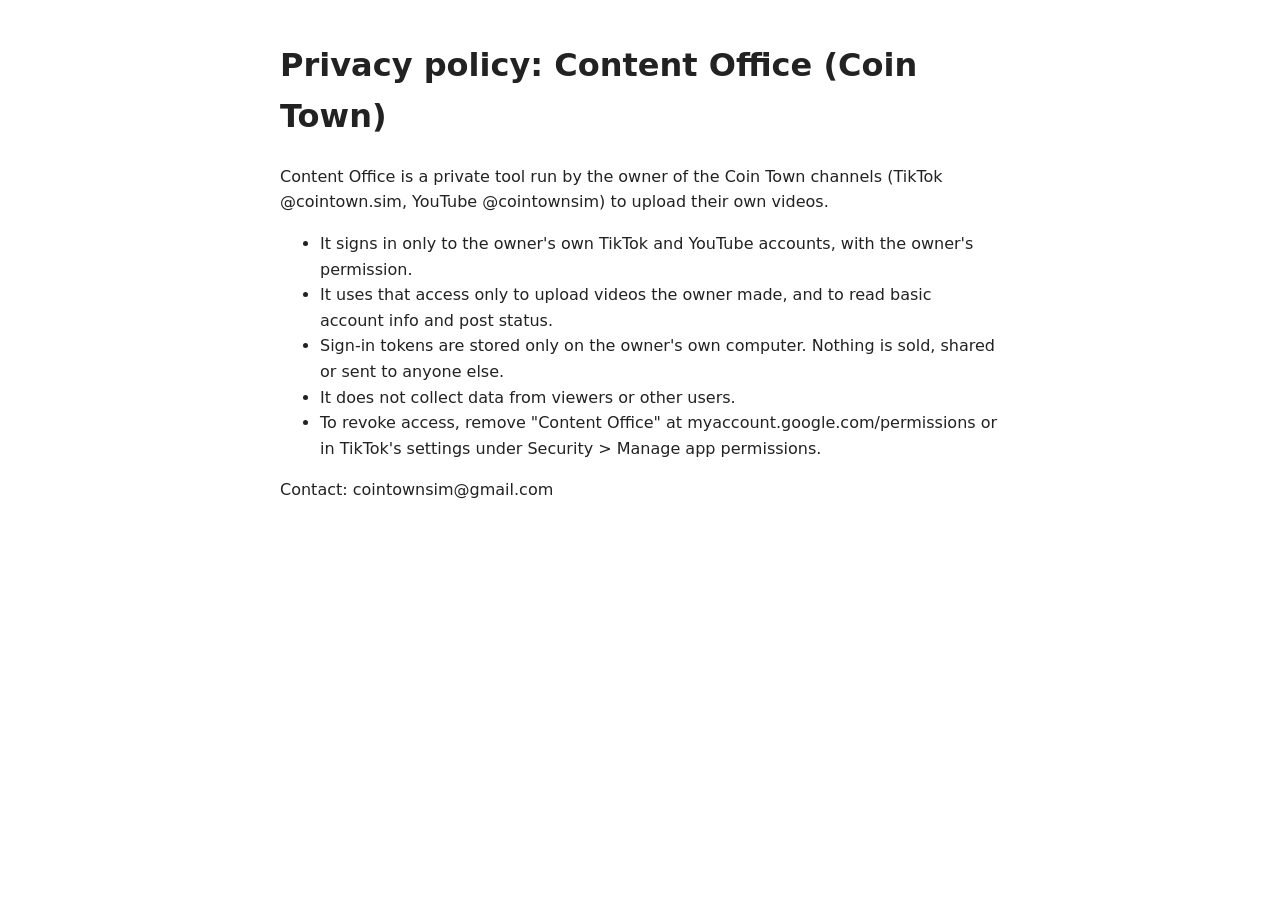
==== privacy/index.html @ bd4bd591 "Terms and privacy pages for the TikTok developer app Co-Authored-By: Claude Opus 5.5 <noreply@anthro" ====
<!doctype html><html lang="en"><head><meta charset="utf-8"><meta name="viewport" content="width=device-width,initial-scale=1"><title>Privacy Policy - Content Office</title><style>body{font-family:system-ui,sans-serif;max-width:720px;margin:40px auto;padding:0 16px;line-height:1.6;color:#222}</style></head><body><h1>Privacy policy: Content Office (Coin Town)</h1>
<p>Content Office is a private tool run by the owner of the Coin Town channels (TikTok @cointown.sim, YouTube @cointownsim) to upload their own videos.</p>
<ul>
<li>It signs in only to the owner&#x27;s own TikTok and YouTube accounts, with the owner&#x27;s permission.</li>
<li>It uses that access only to upload videos the owner made, and to read basic account info and post status.</li>
<li>Sign-in tokens are stored only on the owner&#x27;s own computer. Nothing is sold, shared or sent to anyone else.</li>
<li>It does not collect data from viewers or other users.</li>
<li>To revoke access, remove &quot;Content Office&quot; at myaccount.google.com/permissions or in TikTok&#x27;s settings under Security &gt; Manage app permissions.</li>
</ul>
<p>Contact: cointownsim@gmail.com</p></body></html>
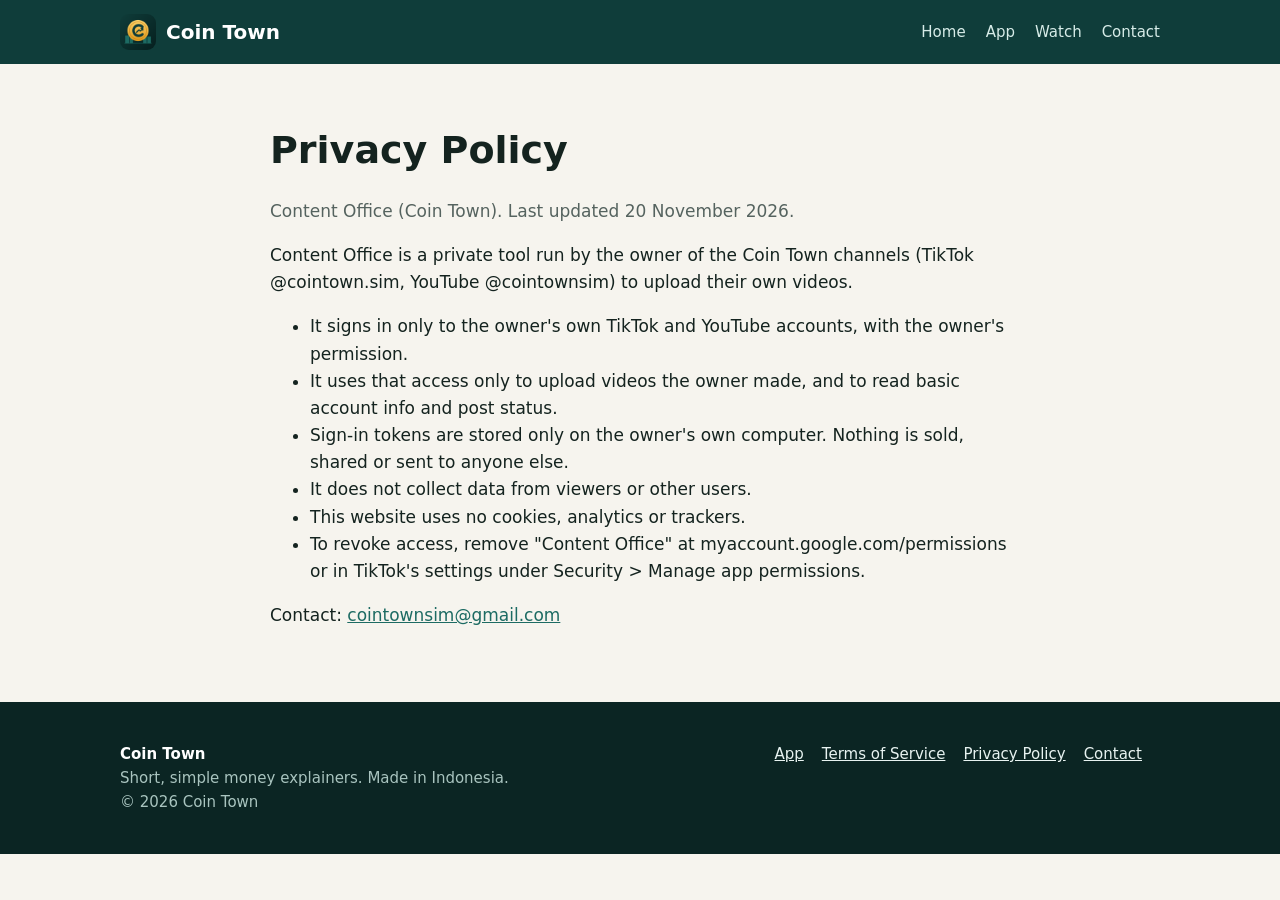
==== commit 5111ce72: "Full Coin Town website with one consistent icon and favicon Fixes TikTok app review: homepage is now" ====
--- a/privacy/index.html
+++ b/privacy/index.html
@@ -1,10 +1,18 @@
-<!doctype html><html lang="en"><head><meta charset="utf-8"><meta name="viewport" content="width=device-width,initial-scale=1"><title>Privacy Policy - Content Office</title><style>body{font-family:system-ui,sans-serif;max-width:720px;margin:40px auto;padding:0 16px;line-height:1.6;color:#222}</style></head><body><h1>Privacy policy: Content Office (Coin Town)</h1>
+<!doctype html><html lang="en"><head><meta charset="utf-8"><meta name="viewport" content="width=device-width,initial-scale=1"><link rel="icon" href="/favicon.ico" sizes="any"><link rel="icon" type="image/png" sizes="32x32" href="/assets/icon-32.png"><link rel="icon" type="image/png" sizes="192x192" href="/assets/icon-192.png"><link rel="apple-touch-icon" href="/assets/icon-180.png"><link rel="manifest" href="/site.webmanifest"><meta name="theme-color" content="#0f3d3a"><link rel="stylesheet" href="/assets/site.css"><title>Privacy Policy: Content Office</title></head><body>
+<header class="top"><div class="wrap"><a class="logo" href="/"><img src="/assets/icon-192.png" alt="">Coin Town</a><nav><a href="/">Home</a><a href="/content-office/">App</a><a class="hide-sm" href="/#watch">Watch</a><a href="/contact/">Contact</a></nav></div></header>
+<main class="wrap page">
+<h1>Privacy Policy</h1>
+<p class="muted">Content Office (Coin Town). Last updated 20 November 2026.</p>
 <p>Content Office is a private tool run by the owner of the Coin Town channels (TikTok @cointown.sim, YouTube @cointownsim) to upload their own videos.</p>
 <ul>
-<li>It signs in only to the owner&#x27;s own TikTok and YouTube accounts, with the owner&#x27;s permission.</li>
+<li>It signs in only to the owner's own TikTok and YouTube accounts, with the owner's permission.</li>
 <li>It uses that access only to upload videos the owner made, and to read basic account info and post status.</li>
-<li>Sign-in tokens are stored only on the owner&#x27;s own computer. Nothing is sold, shared or sent to anyone else.</li>
+<li>Sign-in tokens are stored only on the owner's own computer. Nothing is sold, shared or sent to anyone else.</li>
 <li>It does not collect data from viewers or other users.</li>
-<li>To revoke access, remove &quot;Content Office&quot; at myaccount.google.com/permissions or in TikTok&#x27;s settings under Security &gt; Manage app permissions.</li>
+<li>This website uses no cookies, analytics or trackers.</li>
+<li>To revoke access, remove "Content Office" at myaccount.google.com/permissions or in TikTok's settings under Security &gt; Manage app permissions.</li>
 </ul>
-<p>Contact: cointownsim@gmail.com</p></body></html>
+<p>Contact: <a href="mailto:cointownsim@gmail.com">cointownsim@gmail.com</a></p>
+</main>
+<footer><div class="wrap"><div><strong style="color:#fff">Coin Town</strong><br>Short, simple money explainers. Made in Indonesia.<br>&copy; 2026 Coin Town</div><div><a href="/content-office/">App</a><a href="/terms/">Terms of Service</a><a href="/privacy/">Privacy Policy</a><a href="/contact/">Contact</a></div></div></footer>
+</body></html>
--- a/assets/site.css
+++ b/assets/site.css
@@ -0,0 +1,48 @@
+:root{--bg:#f6f4ee;--card:#fff;--ink:#14231f;--muted:#55635f;--brand:#0f3d3a;--brand2:#1d6b63;--gold:#f0b23a;--line:#e3ded2}
+*{box-sizing:border-box}
+html{scroll-behavior:smooth}
+body{margin:0;font-family:"Inter",system-ui,-apple-system,Segoe UI,Roboto,sans-serif;background:var(--bg);color:var(--ink);line-height:1.6;font-size:17px}
+a{color:var(--brand2)}
+.wrap{max-width:1080px;margin:0 auto;padding:0 20px}
+header.top{background:var(--brand);color:#fff;position:sticky;top:0;z-index:10}
+header.top .wrap{display:flex;align-items:center;justify-content:space-between;gap:16px;height:64px}
+.logo{display:flex;align-items:center;gap:10px;color:#fff;text-decoration:none;font-weight:800;font-size:20px}
+.logo img{width:36px;height:36px;border-radius:9px}
+nav a{color:#d7ece8;text-decoration:none;margin-left:20px;font-size:15px}
+nav a:hover,nav a[aria-current]{color:var(--gold)}
+.hero{background:linear-gradient(160deg,var(--brand),#06201f);color:#fff;padding:72px 0 80px}
+.hero .wrap{display:grid;grid-template-columns:1.3fr 1fr;gap:48px;align-items:center}
+.hero h1{font-size:46px;line-height:1.1;margin:0 0 16px}
+.hero p{font-size:19px;color:#cfe5e1;margin:0 0 28px}
+.hero img{width:100%;max-width:340px;border-radius:64px;justify-self:center;box-shadow:0 30px 60px rgba(0,0,0,.35)}
+.btn{display:inline-block;padding:13px 22px;border-radius:999px;font-weight:700;text-decoration:none;margin:0 10px 10px 0}
+.btn.gold{background:var(--gold);color:#14231f}
+.btn.ghost{border:2px solid #4e8f87;color:#fff}
+section{padding:64px 0}
+section h2{font-size:32px;margin:0 0 8px}
+.lead{color:var(--muted);max-width:700px;margin:0 0 32px}
+.grid{display:grid;grid-template-columns:repeat(3,1fr);gap:20px}
+.card{background:var(--card);border:1px solid var(--line);border-radius:18px;padding:24px}
+.card h3{margin:6px 0 8px;font-size:20px}
+.card p{margin:0;color:var(--muted)}
+.tag{display:inline-block;background:#fff4dc;color:#8a5a00;font-size:13px;font-weight:700;padding:3px 10px;border-radius:999px}
+.alt{background:#fff;border-top:1px solid var(--line);border-bottom:1px solid var(--line)}
+.steps{counter-reset:s;list-style:none;padding:0;margin:0;display:grid;grid-template-columns:repeat(4,1fr);gap:20px}
+.steps li{background:var(--bg);border-radius:18px;padding:24px;border:1px solid var(--line)}
+.steps li::before{counter-increment:s;content:counter(s);display:grid;place-items:center;width:36px;height:36px;border-radius:50%;background:var(--brand);color:var(--gold);font-weight:800;margin-bottom:10px}
+.steps b{display:block;margin-bottom:4px}
+.steps span{color:var(--muted);font-size:15px}
+details{background:#fff;border:1px solid var(--line);border-radius:14px;padding:16px 20px;margin-bottom:12px}
+summary{font-weight:700;cursor:pointer}
+.page{max-width:780px;padding:56px 20px}
+.page h1{font-size:38px;margin:0 0 8px}
+.page h2{font-size:22px;margin:32px 0 8px}
+.muted{color:var(--muted)}
+footer{background:#0b2523;color:#a9c4bf;padding:40px 0;font-size:15px}
+footer .wrap{display:flex;flex-wrap:wrap;justify-content:space-between;gap:20px}
+footer a{color:#e8f3f1;margin-right:18px}
+@media (max-width:820px){
+ .hero .wrap{grid-template-columns:1fr}.hero img{max-width:200px;border-radius:40px;order:-1}
+ .hero h1{font-size:34px}.grid,.steps{grid-template-columns:1fr}
+ nav a{margin-left:10px;font-size:13px}nav a.hide-sm{display:none}.logo{font-size:17px;white-space:nowrap}nav{white-space:nowrap}
+}
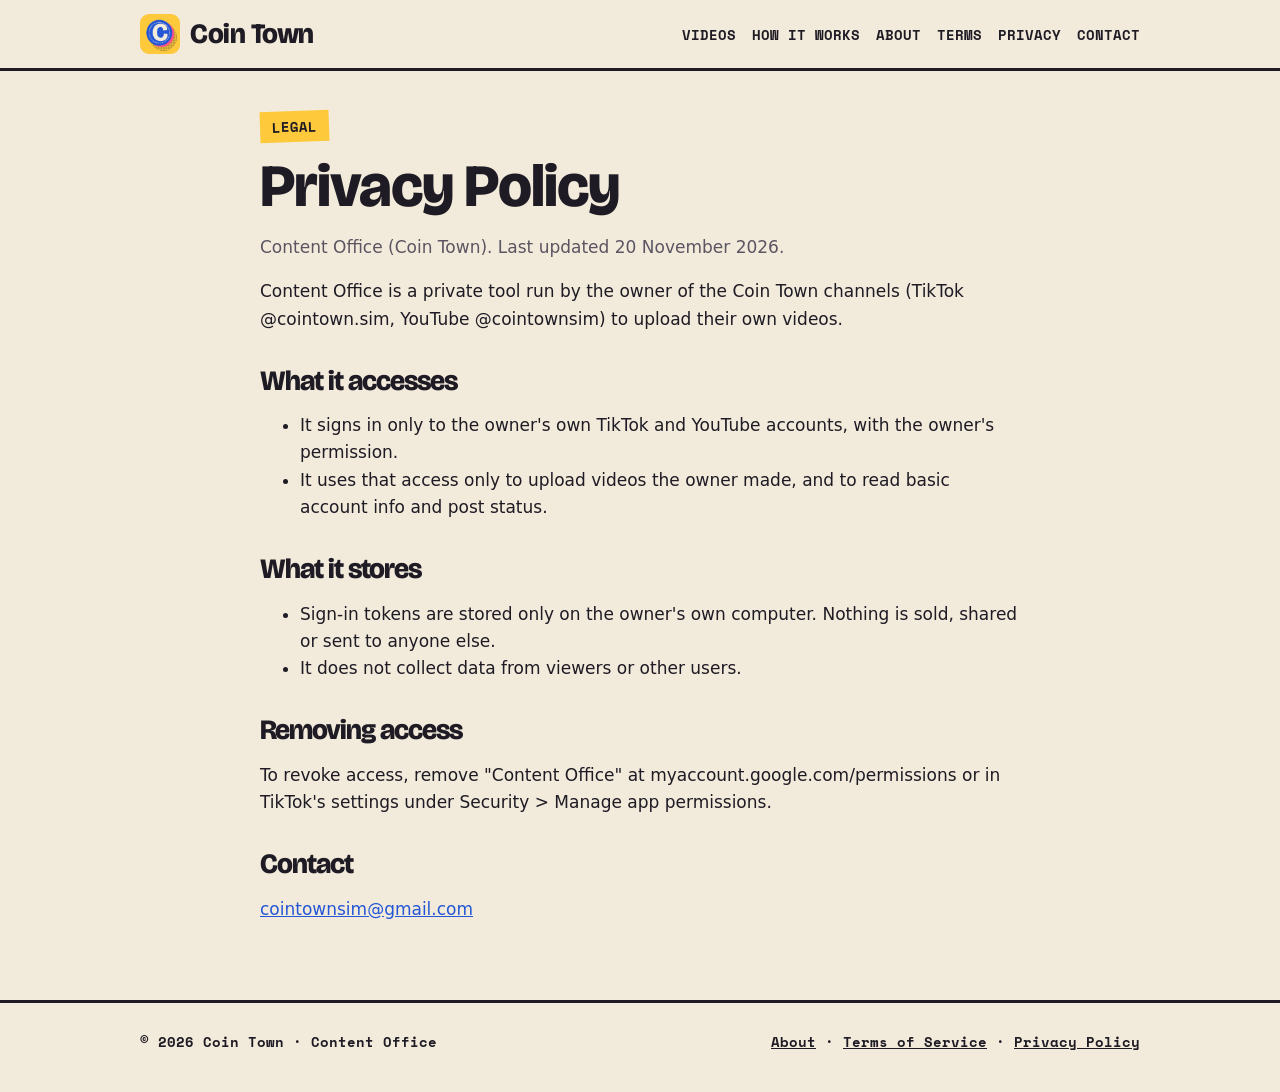
==== commit ce3af220: "Full website with matching app icon and favicon on every page Home, About, Terms and Privacy pages s" ====
--- a/privacy/index.html
+++ b/privacy/index.html
@@ -1,18 +1,6 @@
-<!doctype html><html lang="en"><head><meta charset="utf-8"><meta name="viewport" content="width=device-width,initial-scale=1"><link rel="icon" href="/favicon.ico" sizes="any"><link rel="icon" type="image/png" sizes="32x32" href="/assets/icon-32.png"><link rel="icon" type="image/png" sizes="192x192" href="/assets/icon-192.png"><link rel="apple-touch-icon" href="/assets/icon-180.png"><link rel="manifest" href="/site.webmanifest"><meta name="theme-color" content="#0f3d3a"><link rel="stylesheet" href="/assets/site.css"><title>Privacy Policy: Content Office</title></head><body>
-<header class="top"><div class="wrap"><a class="logo" href="/"><img src="/assets/icon-192.png" alt="">Coin Town</a><nav><a href="/">Home</a><a href="/content-office/">App</a><a class="hide-sm" href="/#watch">Watch</a><a href="/contact/">Contact</a></nav></div></header>
-<main class="wrap page">
-<h1>Privacy Policy</h1>
-<p class="muted">Content Office (Coin Town). Last updated 20 November 2026.</p>
+<!doctype html><html lang="en"><head><meta charset="utf-8"><meta name="viewport" content="width=device-width,initial-scale=1"><link rel="icon" href="/favicon.ico" sizes="any"><link rel="icon" type="image/png" sizes="32x32" href="/assets/img/favicon-32.png"><link rel="apple-touch-icon" href="/assets/img/apple-touch-icon.png"><link rel="stylesheet" href="/assets/site.css"><title>Privacy Policy · Coin Town</title><meta name="description" content="Privacy policy for Content Office."></head><body><header><div class="wrap"><a class="brand" href="/"><img src="/assets/img/app-icon.png" alt="Coin Town icon">Coin Town</a><nav><a href="/#videos">Videos</a><a href="/#how">How it works</a><a href="/about/">About</a><a href="/terms/">Terms</a><a href="/privacy/">Privacy</a><a href="/#contact">Contact</a></nav></div></header><main><div class="wrap doc"><span class="tape">Legal</span><h1>Privacy Policy</h1><p class="muted">Content Office (Coin Town). Last updated 20 November 2026.</p>
 <p>Content Office is a private tool run by the owner of the Coin Town channels (TikTok @cointown.sim, YouTube @cointownsim) to upload their own videos.</p>
-<ul>
-<li>It signs in only to the owner's own TikTok and YouTube accounts, with the owner's permission.</li>
-<li>It uses that access only to upload videos the owner made, and to read basic account info and post status.</li>
-<li>Sign-in tokens are stored only on the owner's own computer. Nothing is sold, shared or sent to anyone else.</li>
-<li>It does not collect data from viewers or other users.</li>
-<li>This website uses no cookies, analytics or trackers.</li>
-<li>To revoke access, remove "Content Office" at myaccount.google.com/permissions or in TikTok's settings under Security &gt; Manage app permissions.</li>
-</ul>
-<p>Contact: <a href="mailto:cointownsim@gmail.com">cointownsim@gmail.com</a></p>
-</main>
-<footer><div class="wrap"><div><strong style="color:#fff">Coin Town</strong><br>Short, simple money explainers. Made in Indonesia.<br>&copy; 2026 Coin Town</div><div><a href="/content-office/">App</a><a href="/terms/">Terms of Service</a><a href="/privacy/">Privacy Policy</a><a href="/contact/">Contact</a></div></div></footer>
-</body></html>
+<h2>What it accesses</h2><ul><li>It signs in only to the owner's own TikTok and YouTube accounts, with the owner's permission.</li><li>It uses that access only to upload videos the owner made, and to read basic account info and post status.</li></ul>
+<h2>What it stores</h2><ul><li>Sign-in tokens are stored only on the owner's own computer. Nothing is sold, shared or sent to anyone else.</li><li>It does not collect data from viewers or other users.</li></ul>
+<h2>Removing access</h2><p>To revoke access, remove "Content Office" at myaccount.google.com/permissions or in TikTok's settings under Security &gt; Manage app permissions.</p>
+<h2>Contact</h2><p><a href="mailto:cointownsim@gmail.com">cointownsim@gmail.com</a></p></div></main><footer><div class="wrap"><span>© 2026 Coin Town · Content Office</span><span><a href="/about/">About</a> · <a href="/terms/">Terms of Service</a> · <a href="/privacy/">Privacy Policy</a></span></div></footer></body></html>
--- a/assets/site.css
+++ b/assets/site.css
@@ -1,48 +1,49 @@
-:root{--bg:#f6f4ee;--card:#fff;--ink:#14231f;--muted:#55635f;--brand:#0f3d3a;--brand2:#1d6b63;--gold:#f0b23a;--line:#e3ded2}
+@font-face{font-family:Display;src:url(/assets/fonts/Bricolage-ExtraBold.ttf);font-display:swap}
+@font-face{font-family:Mono;src:url(/assets/fonts/SpaceMono-Bold.ttf);font-display:swap}
+:root{--paper:#F2EADB;--ink:#1E1B24;--pink:#FF4F8B;--blue:#2457D6;--yellow:#FFC93C;--card:#FBF7EE;--muted:#5b5562}
 *{box-sizing:border-box}
 html{scroll-behavior:smooth}
-body{margin:0;font-family:"Inter",system-ui,-apple-system,Segoe UI,Roboto,sans-serif;background:var(--bg);color:var(--ink);line-height:1.6;font-size:17px}
-a{color:var(--brand2)}
-.wrap{max-width:1080px;margin:0 auto;padding:0 20px}
-header.top{background:var(--brand);color:#fff;position:sticky;top:0;z-index:10}
-header.top .wrap{display:flex;align-items:center;justify-content:space-between;gap:16px;height:64px}
-.logo{display:flex;align-items:center;gap:10px;color:#fff;text-decoration:none;font-weight:800;font-size:20px}
-.logo img{width:36px;height:36px;border-radius:9px}
-nav a{color:#d7ece8;text-decoration:none;margin-left:20px;font-size:15px}
-nav a:hover,nav a[aria-current]{color:var(--gold)}
-.hero{background:linear-gradient(160deg,var(--brand),#06201f);color:#fff;padding:72px 0 80px}
-.hero .wrap{display:grid;grid-template-columns:1.3fr 1fr;gap:48px;align-items:center}
-.hero h1{font-size:46px;line-height:1.1;margin:0 0 16px}
-.hero p{font-size:19px;color:#cfe5e1;margin:0 0 28px}
-.hero img{width:100%;max-width:340px;border-radius:64px;justify-self:center;box-shadow:0 30px 60px rgba(0,0,0,.35)}
-.btn{display:inline-block;padding:13px 22px;border-radius:999px;font-weight:700;text-decoration:none;margin:0 10px 10px 0}
-.btn.gold{background:var(--gold);color:#14231f}
-.btn.ghost{border:2px solid #4e8f87;color:#fff}
-section{padding:64px 0}
-section h2{font-size:32px;margin:0 0 8px}
-.lead{color:var(--muted);max-width:700px;margin:0 0 32px}
-.grid{display:grid;grid-template-columns:repeat(3,1fr);gap:20px}
-.card{background:var(--card);border:1px solid var(--line);border-radius:18px;padding:24px}
-.card h3{margin:6px 0 8px;font-size:20px}
-.card p{margin:0;color:var(--muted)}
-.tag{display:inline-block;background:#fff4dc;color:#8a5a00;font-size:13px;font-weight:700;padding:3px 10px;border-radius:999px}
-.alt{background:#fff;border-top:1px solid var(--line);border-bottom:1px solid var(--line)}
-.steps{counter-reset:s;list-style:none;padding:0;margin:0;display:grid;grid-template-columns:repeat(4,1fr);gap:20px}
-.steps li{background:var(--bg);border-radius:18px;padding:24px;border:1px solid var(--line)}
-.steps li::before{counter-increment:s;content:counter(s);display:grid;place-items:center;width:36px;height:36px;border-radius:50%;background:var(--brand);color:var(--gold);font-weight:800;margin-bottom:10px}
-.steps b{display:block;margin-bottom:4px}
-.steps span{color:var(--muted);font-size:15px}
-details{background:#fff;border:1px solid var(--line);border-radius:14px;padding:16px 20px;margin-bottom:12px}
-summary{font-weight:700;cursor:pointer}
-.page{max-width:780px;padding:56px 20px}
-.page h1{font-size:38px;margin:0 0 8px}
-.page h2{font-size:22px;margin:32px 0 8px}
+body{margin:0;background:var(--paper);color:var(--ink);font:17px/1.6 system-ui,-apple-system,"Segoe UI",sans-serif}
+a{color:var(--blue)}
+.wrap{max-width:1040px;margin:0 auto;padding:0 20px}
+header{border-bottom:3px solid var(--ink);background:var(--paper);position:sticky;top:0;z-index:5}
+header .wrap{display:flex;align-items:center;justify-content:space-between;gap:12px;min-height:68px;flex-wrap:wrap}
+.brand{display:flex;align-items:center;gap:10px;text-decoration:none;color:var(--ink);font:28px/1 Display,sans-serif;letter-spacing:-.5px}
+.brand img{width:40px;height:40px;border-radius:9px}
+nav{display:flex;gap:16px;flex-wrap:wrap;font:14px Mono,monospace;text-transform:uppercase}
+nav a{color:var(--ink);text-decoration:none;padding:4px 0}
+nav a:hover{color:var(--pink)}
+h1,h2,h3{font-family:Display,sans-serif;line-height:1.02;letter-spacing:-1px;margin:0 0 14px}
+h1{font-size:clamp(44px,8vw,86px)}
+h2{font-size:clamp(32px,5vw,48px)}
+h3{font-size:24px;letter-spacing:-.3px}
+.pink{color:var(--pink)}.blue{color:var(--blue)}
+.tape{display:inline-block;background:var(--yellow);font:14px Mono,monospace;text-transform:uppercase;padding:5px 12px;transform:rotate(-2deg);margin-bottom:14px}
+.hero{padding:56px 20px 40px;display:grid;grid-template-columns:1.3fr 1fr;gap:40px;align-items:center}
+.hero p{font-size:20px;max-width:34em}
+.hero .icon{width:100%;max-width:340px;justify-self:center;border-radius:28px;box-shadow:16px 16px 0 var(--ink)}
+.btns{display:flex;gap:12px;flex-wrap:wrap;margin-top:22px}
+.btn{display:inline-block;padding:12px 20px;border:3px solid var(--ink);background:var(--card);color:var(--ink);text-decoration:none;font:15px Mono,monospace;text-transform:uppercase;box-shadow:5px 5px 0 var(--ink)}
+.btn.primary{background:var(--pink);color:#fff}
+.btn:hover{transform:translate(2px,2px);box-shadow:3px 3px 0 var(--ink)}
+section{padding:48px 0;border-top:3px dashed rgba(30,27,36,.25)}
+.grid3{display:grid;grid-template-columns:repeat(3,1fr);gap:22px}
+.card{background:var(--card);border:3px solid var(--ink);padding:22px;box-shadow:8px 8px 0 var(--blue)}
+.card:nth-child(2){box-shadow:8px 8px 0 var(--pink)}
+.card:nth-child(3){box-shadow:8px 8px 0 var(--yellow)}
+.card p{margin:0}
+.shots{display:grid;grid-template-columns:repeat(3,1fr);gap:22px}
+.shots figure{margin:0}
+.shots img{width:100%;display:block;border:3px solid var(--ink);box-shadow:8px 8px 0 var(--ink)}
+.shots figcaption{font:13px Mono,monospace;margin-top:12px;text-transform:uppercase}
+ol.steps{counter-reset:s;list-style:none;padding:0;margin:0;display:grid;gap:14px}
+ol.steps li{counter-increment:s;background:var(--card);border:3px solid var(--ink);padding:16px 18px 16px 70px;position:relative}
+ol.steps li::before{content:counter(s,decimal-leading-zero);position:absolute;left:16px;top:14px;font:22px Mono,monospace;color:var(--pink)}
+.doc{max-width:760px;padding:40px 0 60px}
+.doc h1{font-size:clamp(38px,6vw,60px)}
+.doc h2{font-size:28px;margin-top:34px}
 .muted{color:var(--muted)}
-footer{background:#0b2523;color:#a9c4bf;padding:40px 0;font-size:15px}
-footer .wrap{display:flex;flex-wrap:wrap;justify-content:space-between;gap:20px}
-footer a{color:#e8f3f1;margin-right:18px}
-@media (max-width:820px){
- .hero .wrap{grid-template-columns:1fr}.hero img{max-width:200px;border-radius:40px;order:-1}
- .hero h1{font-size:34px}.grid,.steps{grid-template-columns:1fr}
- nav a{margin-left:10px;font-size:13px}nav a.hide-sm{display:none}.logo{font-size:17px;white-space:nowrap}nav{white-space:nowrap}
-}
+footer{border-top:3px solid var(--ink);padding:28px 0 40px;font:14px Mono,monospace}
+footer .wrap{display:flex;justify-content:space-between;gap:16px;flex-wrap:wrap}
+footer a{color:var(--ink)}
+@media (max-width:760px){.hero{grid-template-columns:1fr}.hero .icon{max-width:220px}.grid3,.shots{grid-template-columns:1fr}.shots{max-width:360px}}
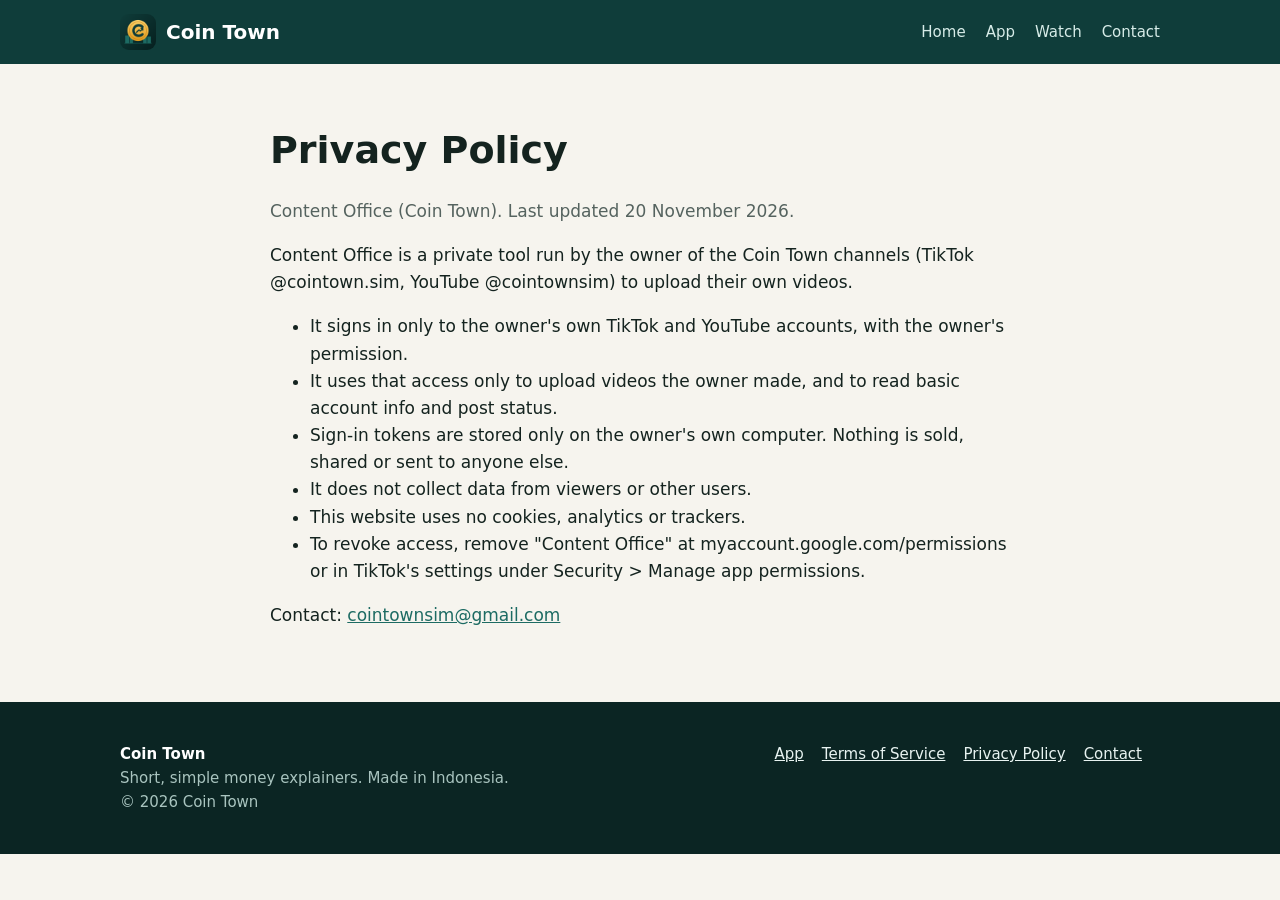
==== commit f9c3bc5b: "Merge pull request #1 from Timoth18/claude/project-thread-x9bqlv Full Coin Town website with one con" ====
--- a/privacy/index.html
+++ b/privacy/index.html
@@ -1,6 +1,18 @@
-<!doctype html><html lang="en"><head><meta charset="utf-8"><meta name="viewport" content="width=device-width,initial-scale=1"><link rel="icon" href="/favicon.ico" sizes="any"><link rel="icon" type="image/png" sizes="32x32" href="/assets/img/favicon-32.png"><link rel="apple-touch-icon" href="/assets/img/apple-touch-icon.png"><link rel="stylesheet" href="/assets/site.css"><title>Privacy Policy · Coin Town</title><meta name="description" content="Privacy policy for Content Office."></head><body><header><div class="wrap"><a class="brand" href="/"><img src="/assets/img/app-icon.png" alt="Coin Town icon">Coin Town</a><nav><a href="/#videos">Videos</a><a href="/#how">How it works</a><a href="/about/">About</a><a href="/terms/">Terms</a><a href="/privacy/">Privacy</a><a href="/#contact">Contact</a></nav></div></header><main><div class="wrap doc"><span class="tape">Legal</span><h1>Privacy Policy</h1><p class="muted">Content Office (Coin Town). Last updated 20 November 2026.</p>
+<!doctype html><html lang="en"><head><meta charset="utf-8"><meta name="viewport" content="width=device-width,initial-scale=1"><link rel="icon" href="/favicon.ico" sizes="any"><link rel="icon" type="image/png" sizes="32x32" href="/assets/icon-32.png"><link rel="icon" type="image/png" sizes="192x192" href="/assets/icon-192.png"><link rel="apple-touch-icon" href="/assets/icon-180.png"><link rel="manifest" href="/site.webmanifest"><meta name="theme-color" content="#0f3d3a"><link rel="stylesheet" href="/assets/site.css"><title>Privacy Policy: Content Office</title></head><body>
+<header class="top"><div class="wrap"><a class="logo" href="/"><img src="/assets/icon-192.png" alt="">Coin Town</a><nav><a href="/">Home</a><a href="/content-office/">App</a><a class="hide-sm" href="/#watch">Watch</a><a href="/contact/">Contact</a></nav></div></header>
+<main class="wrap page">
+<h1>Privacy Policy</h1>
+<p class="muted">Content Office (Coin Town). Last updated 20 November 2026.</p>
 <p>Content Office is a private tool run by the owner of the Coin Town channels (TikTok @cointown.sim, YouTube @cointownsim) to upload their own videos.</p>
-<h2>What it accesses</h2><ul><li>It signs in only to the owner's own TikTok and YouTube accounts, with the owner's permission.</li><li>It uses that access only to upload videos the owner made, and to read basic account info and post status.</li></ul>
-<h2>What it stores</h2><ul><li>Sign-in tokens are stored only on the owner's own computer. Nothing is sold, shared or sent to anyone else.</li><li>It does not collect data from viewers or other users.</li></ul>
-<h2>Removing access</h2><p>To revoke access, remove "Content Office" at myaccount.google.com/permissions or in TikTok's settings under Security &gt; Manage app permissions.</p>
-<h2>Contact</h2><p><a href="mailto:cointownsim@gmail.com">cointownsim@gmail.com</a></p></div></main><footer><div class="wrap"><span>© 2026 Coin Town · Content Office</span><span><a href="/about/">About</a> · <a href="/terms/">Terms of Service</a> · <a href="/privacy/">Privacy Policy</a></span></div></footer></body></html>
+<ul>
+<li>It signs in only to the owner's own TikTok and YouTube accounts, with the owner's permission.</li>
+<li>It uses that access only to upload videos the owner made, and to read basic account info and post status.</li>
+<li>Sign-in tokens are stored only on the owner's own computer. Nothing is sold, shared or sent to anyone else.</li>
+<li>It does not collect data from viewers or other users.</li>
+<li>This website uses no cookies, analytics or trackers.</li>
+<li>To revoke access, remove "Content Office" at myaccount.google.com/permissions or in TikTok's settings under Security &gt; Manage app permissions.</li>
+</ul>
+<p>Contact: <a href="mailto:cointownsim@gmail.com">cointownsim@gmail.com</a></p>
+</main>
+<footer><div class="wrap"><div><strong style="color:#fff">Coin Town</strong><br>Short, simple money explainers. Made in Indonesia.<br>&copy; 2026 Coin Town</div><div><a href="/content-office/">App</a><a href="/terms/">Terms of Service</a><a href="/privacy/">Privacy Policy</a><a href="/contact/">Contact</a></div></div></footer>
+</body></html>
--- a/assets/site.css
+++ b/assets/site.css
@@ -1,49 +1,48 @@
-@font-face{font-family:Display;src:url(/assets/fonts/Bricolage-ExtraBold.ttf);font-display:swap}
-@font-face{font-family:Mono;src:url(/assets/fonts/SpaceMono-Bold.ttf);font-display:swap}
-:root{--paper:#F2EADB;--ink:#1E1B24;--pink:#FF4F8B;--blue:#2457D6;--yellow:#FFC93C;--card:#FBF7EE;--muted:#5b5562}
+:root{--bg:#f6f4ee;--card:#fff;--ink:#14231f;--muted:#55635f;--brand:#0f3d3a;--brand2:#1d6b63;--gold:#f0b23a;--line:#e3ded2}
 *{box-sizing:border-box}
 html{scroll-behavior:smooth}
-body{margin:0;background:var(--paper);color:var(--ink);font:17px/1.6 system-ui,-apple-system,"Segoe UI",sans-serif}
-a{color:var(--blue)}
-.wrap{max-width:1040px;margin:0 auto;padding:0 20px}
-header{border-bottom:3px solid var(--ink);background:var(--paper);position:sticky;top:0;z-index:5}
-header .wrap{display:flex;align-items:center;justify-content:space-between;gap:12px;min-height:68px;flex-wrap:wrap}
-.brand{display:flex;align-items:center;gap:10px;text-decoration:none;color:var(--ink);font:28px/1 Display,sans-serif;letter-spacing:-.5px}
-.brand img{width:40px;height:40px;border-radius:9px}
-nav{display:flex;gap:16px;flex-wrap:wrap;font:14px Mono,monospace;text-transform:uppercase}
-nav a{color:var(--ink);text-decoration:none;padding:4px 0}
-nav a:hover{color:var(--pink)}
-h1,h2,h3{font-family:Display,sans-serif;line-height:1.02;letter-spacing:-1px;margin:0 0 14px}
-h1{font-size:clamp(44px,8vw,86px)}
-h2{font-size:clamp(32px,5vw,48px)}
-h3{font-size:24px;letter-spacing:-.3px}
-.pink{color:var(--pink)}.blue{color:var(--blue)}
-.tape{display:inline-block;background:var(--yellow);font:14px Mono,monospace;text-transform:uppercase;padding:5px 12px;transform:rotate(-2deg);margin-bottom:14px}
-.hero{padding:56px 20px 40px;display:grid;grid-template-columns:1.3fr 1fr;gap:40px;align-items:center}
-.hero p{font-size:20px;max-width:34em}
-.hero .icon{width:100%;max-width:340px;justify-self:center;border-radius:28px;box-shadow:16px 16px 0 var(--ink)}
-.btns{display:flex;gap:12px;flex-wrap:wrap;margin-top:22px}
-.btn{display:inline-block;padding:12px 20px;border:3px solid var(--ink);background:var(--card);color:var(--ink);text-decoration:none;font:15px Mono,monospace;text-transform:uppercase;box-shadow:5px 5px 0 var(--ink)}
-.btn.primary{background:var(--pink);color:#fff}
-.btn:hover{transform:translate(2px,2px);box-shadow:3px 3px 0 var(--ink)}
-section{padding:48px 0;border-top:3px dashed rgba(30,27,36,.25)}
-.grid3{display:grid;grid-template-columns:repeat(3,1fr);gap:22px}
-.card{background:var(--card);border:3px solid var(--ink);padding:22px;box-shadow:8px 8px 0 var(--blue)}
-.card:nth-child(2){box-shadow:8px 8px 0 var(--pink)}
-.card:nth-child(3){box-shadow:8px 8px 0 var(--yellow)}
-.card p{margin:0}
-.shots{display:grid;grid-template-columns:repeat(3,1fr);gap:22px}
-.shots figure{margin:0}
-.shots img{width:100%;display:block;border:3px solid var(--ink);box-shadow:8px 8px 0 var(--ink)}
-.shots figcaption{font:13px Mono,monospace;margin-top:12px;text-transform:uppercase}
-ol.steps{counter-reset:s;list-style:none;padding:0;margin:0;display:grid;gap:14px}
-ol.steps li{counter-increment:s;background:var(--card);border:3px solid var(--ink);padding:16px 18px 16px 70px;position:relative}
-ol.steps li::before{content:counter(s,decimal-leading-zero);position:absolute;left:16px;top:14px;font:22px Mono,monospace;color:var(--pink)}
-.doc{max-width:760px;padding:40px 0 60px}
-.doc h1{font-size:clamp(38px,6vw,60px)}
-.doc h2{font-size:28px;margin-top:34px}
+body{margin:0;font-family:"Inter",system-ui,-apple-system,Segoe UI,Roboto,sans-serif;background:var(--bg);color:var(--ink);line-height:1.6;font-size:17px}
+a{color:var(--brand2)}
+.wrap{max-width:1080px;margin:0 auto;padding:0 20px}
+header.top{background:var(--brand);color:#fff;position:sticky;top:0;z-index:10}
+header.top .wrap{display:flex;align-items:center;justify-content:space-between;gap:16px;height:64px}
+.logo{display:flex;align-items:center;gap:10px;color:#fff;text-decoration:none;font-weight:800;font-size:20px}
+.logo img{width:36px;height:36px;border-radius:9px}
+nav a{color:#d7ece8;text-decoration:none;margin-left:20px;font-size:15px}
+nav a:hover,nav a[aria-current]{color:var(--gold)}
+.hero{background:linear-gradient(160deg,var(--brand),#06201f);color:#fff;padding:72px 0 80px}
+.hero .wrap{display:grid;grid-template-columns:1.3fr 1fr;gap:48px;align-items:center}
+.hero h1{font-size:46px;line-height:1.1;margin:0 0 16px}
+.hero p{font-size:19px;color:#cfe5e1;margin:0 0 28px}
+.hero img{width:100%;max-width:340px;border-radius:64px;justify-self:center;box-shadow:0 30px 60px rgba(0,0,0,.35)}
+.btn{display:inline-block;padding:13px 22px;border-radius:999px;font-weight:700;text-decoration:none;margin:0 10px 10px 0}
+.btn.gold{background:var(--gold);color:#14231f}
+.btn.ghost{border:2px solid #4e8f87;color:#fff}
+section{padding:64px 0}
+section h2{font-size:32px;margin:0 0 8px}
+.lead{color:var(--muted);max-width:700px;margin:0 0 32px}
+.grid{display:grid;grid-template-columns:repeat(3,1fr);gap:20px}
+.card{background:var(--card);border:1px solid var(--line);border-radius:18px;padding:24px}
+.card h3{margin:6px 0 8px;font-size:20px}
+.card p{margin:0;color:var(--muted)}
+.tag{display:inline-block;background:#fff4dc;color:#8a5a00;font-size:13px;font-weight:700;padding:3px 10px;border-radius:999px}
+.alt{background:#fff;border-top:1px solid var(--line);border-bottom:1px solid var(--line)}
+.steps{counter-reset:s;list-style:none;padding:0;margin:0;display:grid;grid-template-columns:repeat(4,1fr);gap:20px}
+.steps li{background:var(--bg);border-radius:18px;padding:24px;border:1px solid var(--line)}
+.steps li::before{counter-increment:s;content:counter(s);display:grid;place-items:center;width:36px;height:36px;border-radius:50%;background:var(--brand);color:var(--gold);font-weight:800;margin-bottom:10px}
+.steps b{display:block;margin-bottom:4px}
+.steps span{color:var(--muted);font-size:15px}
+details{background:#fff;border:1px solid var(--line);border-radius:14px;padding:16px 20px;margin-bottom:12px}
+summary{font-weight:700;cursor:pointer}
+.page{max-width:780px;padding:56px 20px}
+.page h1{font-size:38px;margin:0 0 8px}
+.page h2{font-size:22px;margin:32px 0 8px}
 .muted{color:var(--muted)}
-footer{border-top:3px solid var(--ink);padding:28px 0 40px;font:14px Mono,monospace}
-footer .wrap{display:flex;justify-content:space-between;gap:16px;flex-wrap:wrap}
-footer a{color:var(--ink)}
-@media (max-width:760px){.hero{grid-template-columns:1fr}.hero .icon{max-width:220px}.grid3,.shots{grid-template-columns:1fr}.shots{max-width:360px}}
+footer{background:#0b2523;color:#a9c4bf;padding:40px 0;font-size:15px}
+footer .wrap{display:flex;flex-wrap:wrap;justify-content:space-between;gap:20px}
+footer a{color:#e8f3f1;margin-right:18px}
+@media (max-width:820px){
+ .hero .wrap{grid-template-columns:1fr}.hero img{max-width:200px;border-radius:40px;order:-1}
+ .hero h1{font-size:34px}.grid,.steps{grid-template-columns:1fr}
+ nav a{margin-left:10px;font-size:13px}nav a.hide-sm{display:none}.logo{font-size:17px;white-space:nowrap}nav{white-space:nowrap}
+}
